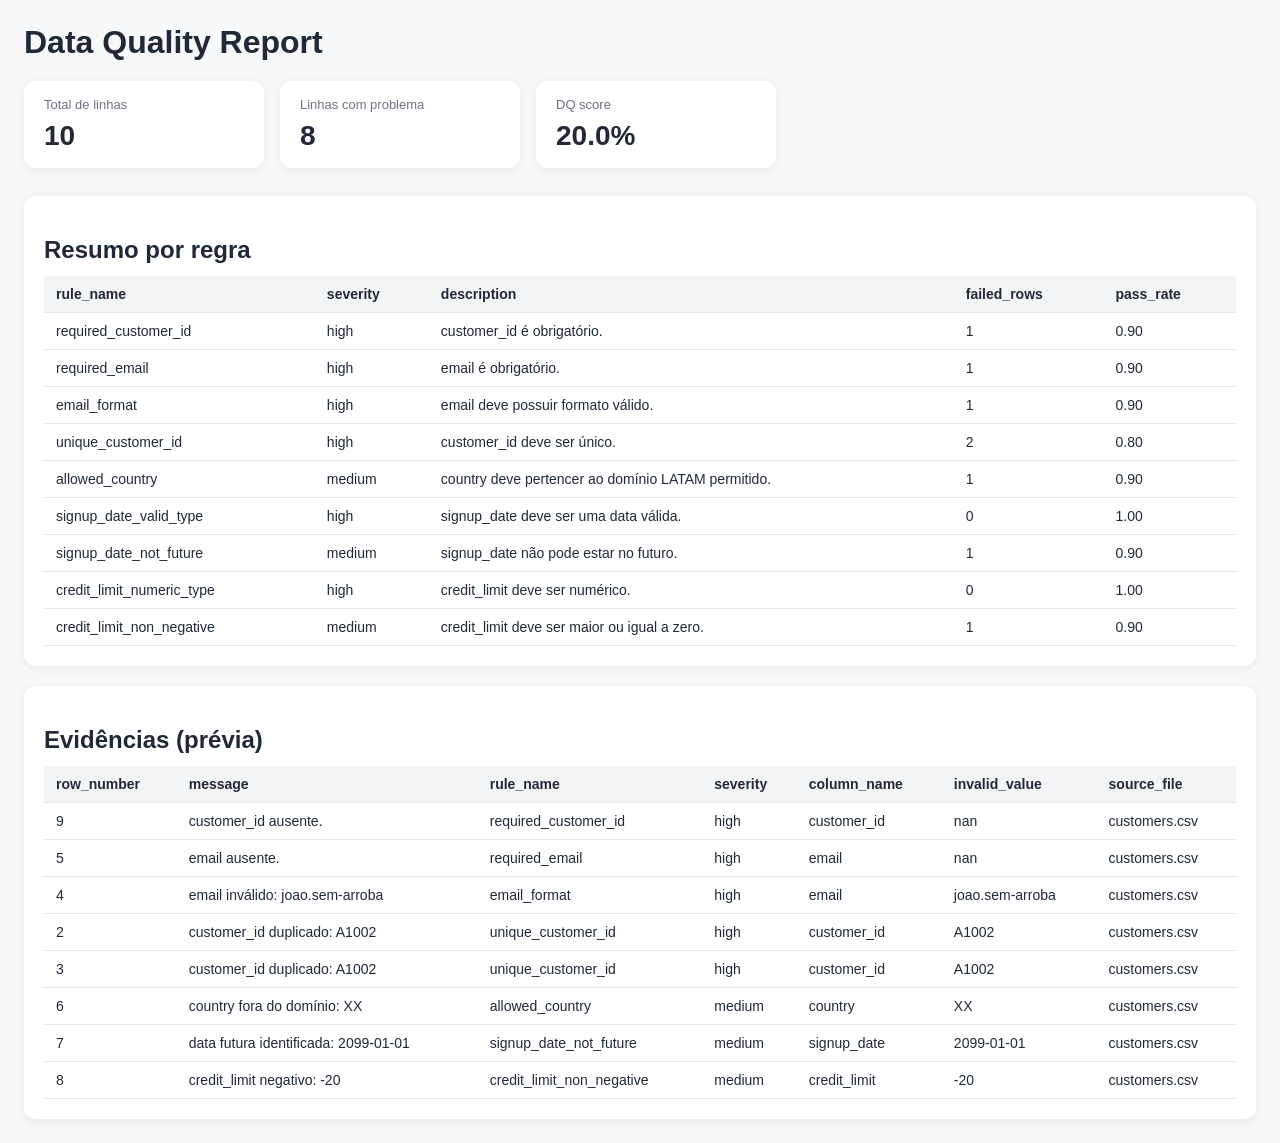
==== public/reports/etl-data-quality/report.html @ fe0f19d0 "Add ETL HTML demo to portfolio" ====
<!DOCTYPE html>
<html lang="pt-BR">
<head>
  <meta charset="UTF-8">
  <title>Data Quality Report</title>
  <style>
    body {
      font-family: Arial, Helvetica, sans-serif;
      margin: 24px;
      background: #f7f8fa;
      color: #1f2937;
    }
    h1, h2 {
      margin-bottom: 12px;
    }
    .metrics {
      display: flex;
      gap: 16px;
      flex-wrap: wrap;
      margin: 20px 0 28px;
    }
    .card {
      background: white;
      border-radius: 12px;
      padding: 16px 20px;
      min-width: 200px;
      box-shadow: 0 2px 10px rgba(0,0,0,0.08);
    }
    .card .label {
      font-size: 13px;
      color: #6b7280;
      margin-bottom: 8px;
    }
    .card .value {
      font-size: 28px;
      font-weight: 700;
    }
    .section {
      background: white;
      border-radius: 12px;
      padding: 20px;
      margin-bottom: 20px;
      box-shadow: 0 2px 10px rgba(0,0,0,0.08);
    }
    table {
      width: 100%;
      border-collapse: collapse;
      font-size: 14px;
    }
    th, td {
      padding: 10px 12px;
      border-bottom: 1px solid #e5e7eb;
      text-align: left;
      vertical-align: top;
    }
    th {
      background: #f3f4f6;
      position: sticky;
      top: 0;
    }
    .table-wrap {
      overflow-x: auto;
    }
    .empty {
      color: #6b7280;
      font-style: italic;
    }
  </style>
</head>
<body>
  <h1>Data Quality Report</h1>

  <div class="metrics">
    <div class="card">
      <div class="label">Total de linhas</div>
      <div class="value">10</div>
    </div>
    <div class="card">
      <div class="label">Linhas com problema</div>
      <div class="value">8</div>
    </div>
    <div class="card">
      <div class="label">DQ score</div>
      <div class="value">20.0%</div>
    </div>
  </div>

  <div class="section">
    <h2>Resumo por regra</h2>
    
    <div class="table-wrap">
      <table>
        <thead>
          <tr><th>rule_name</th><th>severity</th><th>description</th><th>failed_rows</th><th>pass_rate</th></tr>
        </thead>
        <tbody>
          <tr><td>required_customer_id</td><td>high</td><td>customer_id é obrigatório.</td><td>1</td><td>0.90</td></tr><tr><td>required_email</td><td>high</td><td>email é obrigatório.</td><td>1</td><td>0.90</td></tr><tr><td>email_format</td><td>high</td><td>email deve possuir formato válido.</td><td>1</td><td>0.90</td></tr><tr><td>unique_customer_id</td><td>high</td><td>customer_id deve ser único.</td><td>2</td><td>0.80</td></tr><tr><td>allowed_country</td><td>medium</td><td>country deve pertencer ao domínio LATAM permitido.</td><td>1</td><td>0.90</td></tr><tr><td>signup_date_valid_type</td><td>high</td><td>signup_date deve ser uma data válida.</td><td>0</td><td>1.00</td></tr><tr><td>signup_date_not_future</td><td>medium</td><td>signup_date não pode estar no futuro.</td><td>1</td><td>0.90</td></tr><tr><td>credit_limit_numeric_type</td><td>high</td><td>credit_limit deve ser numérico.</td><td>0</td><td>1.00</td></tr><tr><td>credit_limit_non_negative</td><td>medium</td><td>credit_limit deve ser maior ou igual a zero.</td><td>1</td><td>0.90</td></tr>
        </tbody>
      </table>
    </div>
    
  </div>

  <div class="section">
    <h2>Evidências (prévia)</h2>
    
    <div class="table-wrap">
      <table>
        <thead>
          <tr><th>row_number</th><th>message</th><th>rule_name</th><th>severity</th><th>column_name</th><th>invalid_value</th><th>source_file</th></tr>
        </thead>
        <tbody>
          <tr><td>9</td><td>customer_id ausente.</td><td>required_customer_id</td><td>high</td><td>customer_id</td><td>nan</td><td>customers.csv</td></tr><tr><td>5</td><td>email ausente.</td><td>required_email</td><td>high</td><td>email</td><td>nan</td><td>customers.csv</td></tr><tr><td>4</td><td>email inválido: joao.sem-arroba</td><td>email_format</td><td>high</td><td>email</td><td>joao.sem-arroba</td><td>customers.csv</td></tr><tr><td>2</td><td>customer_id duplicado: A1002</td><td>unique_customer_id</td><td>high</td><td>customer_id</td><td>A1002</td><td>customers.csv</td></tr><tr><td>3</td><td>customer_id duplicado: A1002</td><td>unique_customer_id</td><td>high</td><td>customer_id</td><td>A1002</td><td>customers.csv</td></tr><tr><td>6</td><td>country fora do domínio: XX</td><td>allowed_country</td><td>medium</td><td>country</td><td>XX</td><td>customers.csv</td></tr><tr><td>7</td><td>data futura identificada: 2099-01-01</td><td>signup_date_not_future</td><td>medium</td><td>signup_date</td><td>2099-01-01</td><td>customers.csv</td></tr><tr><td>8</td><td>credit_limit negativo: -20</td><td>credit_limit_non_negative</td><td>medium</td><td>credit_limit</td><td>-20</td><td>customers.csv</td></tr>
        </tbody>
      </table>
    </div>
    
  </div>
</body>
</html>
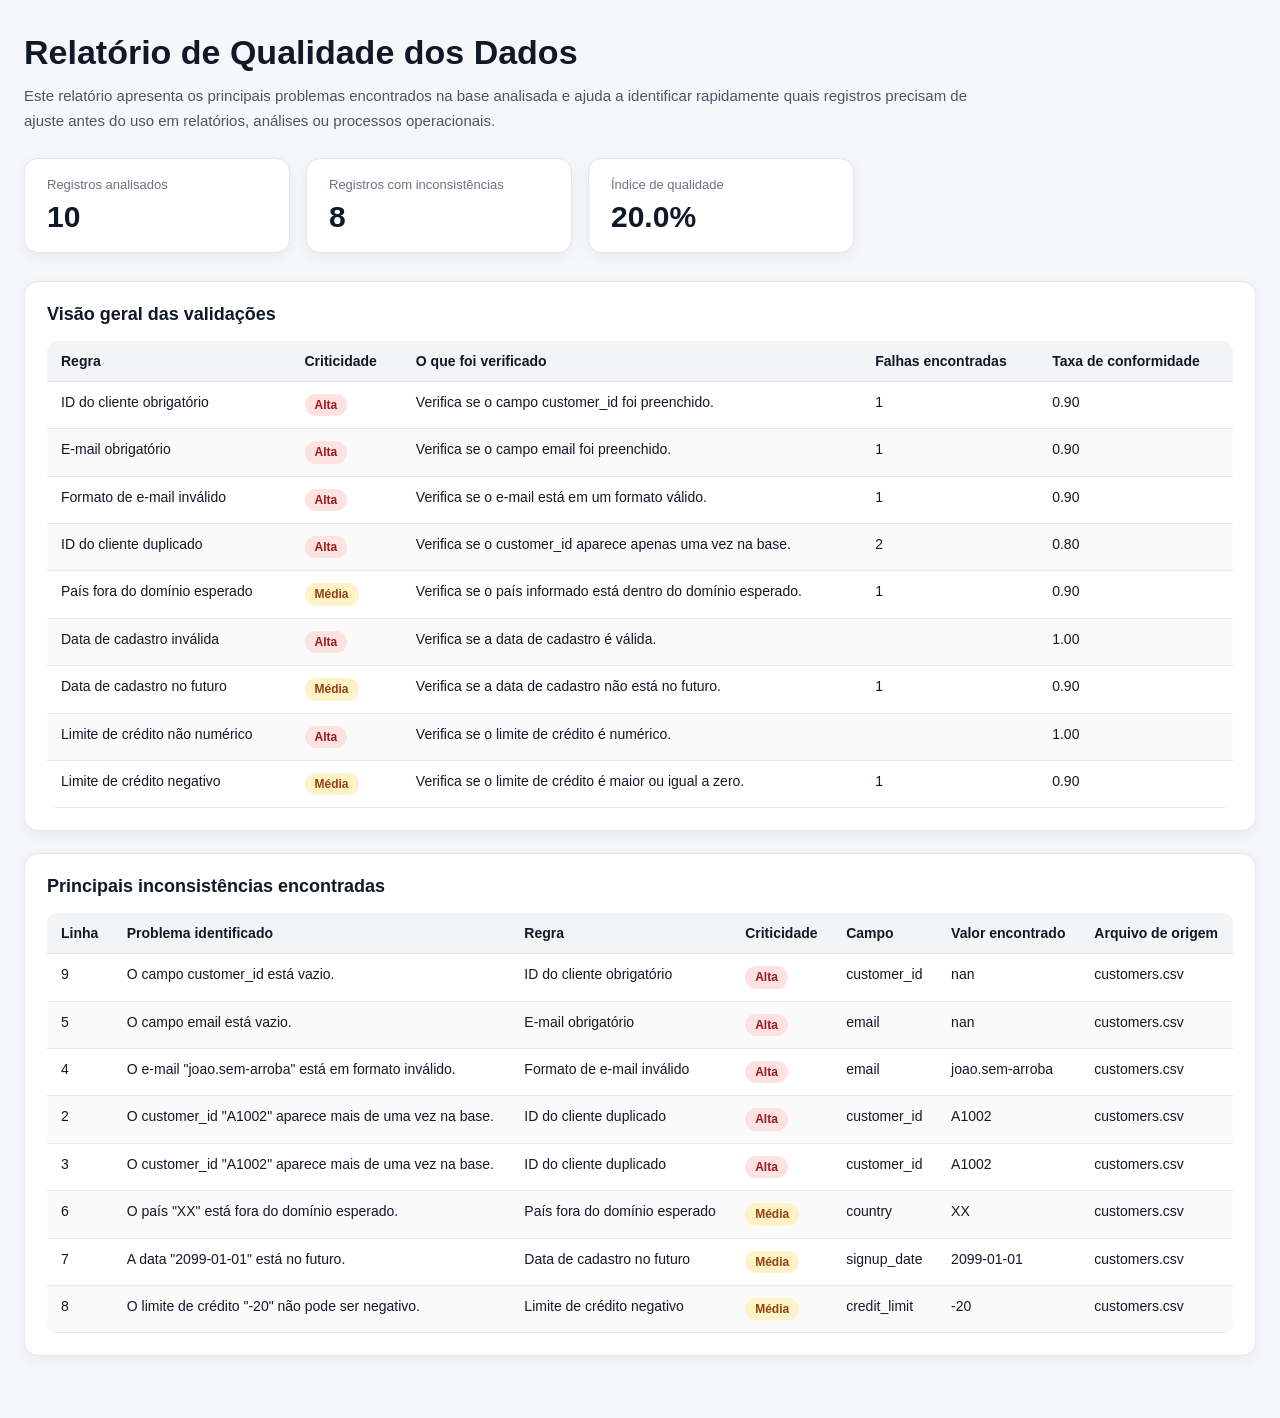
==== commit 7b283722: "Update ETL HTML demo and preview" ====
--- a/public/reports/etl-data-quality/report.html
+++ b/public/reports/etl-data-quality/report.html
@@ -2,16 +2,34 @@
 <html lang="pt-BR">
 <head>
   <meta charset="UTF-8">
-  <title>Data Quality Report</title>
+  <title>Relatório de Qualidade dos Dados</title>
   <style>
     body {
       font-family: Arial, Helvetica, sans-serif;
-      margin: 24px;
-      background: #f7f8fa;
-      color: #1f2937;
+      margin: 0;
+      padding: 32px 24px 40px;
+      background: #f5f7fb;
+      color: #111827;
     }
-    h1, h2 {
-      margin-bottom: 12px;
+    .container {
+      max-width: 1400px;
+      margin: 0 auto;
+    }
+    h1 {
+      margin: 0 0 10px;
+      font-size: 34px;
+      line-height: 1.2;
+    }
+    h2 {
+      margin: 0 0 16px;
+      font-size: 18px;
+    }
+    .intro {
+      color: #4b5563;
+      max-width: 950px;
+      line-height: 1.7;
+      margin: 0 0 24px;
+      font-size: 15px;
     }
     .metrics {
       display: flex;
@@ -20,11 +38,12 @@
       margin: 20px 0 28px;
     }
     .card {
-      background: white;
-      border-radius: 12px;
-      padding: 16px 20px;
-      min-width: 200px;
-      box-shadow: 0 2px 10px rgba(0,0,0,0.08);
+      background: #ffffff;
+      border-radius: 14px;
+      padding: 18px 22px;
+      min-width: 220px;
+      border: 1px solid #e5e7eb;
+      box-shadow: 0 4px 14px rgba(15, 23, 42, 0.06);
     }
     .card .label {
       font-size: 13px;
@@ -32,15 +51,17 @@
       margin-bottom: 8px;
     }
     .card .value {
-      font-size: 28px;
+      font-size: 30px;
       font-weight: 700;
+      color: #111827;
     }
     .section {
-      background: white;
-      border-radius: 12px;
-      padding: 20px;
-      margin-bottom: 20px;
-      box-shadow: 0 2px 10px rgba(0,0,0,0.08);
+      background: #ffffff;
+      border-radius: 14px;
+      padding: 22px;
+      margin-bottom: 22px;
+      border: 1px solid #e5e7eb;
+      box-shadow: 0 4px 14px rgba(15, 23, 42, 0.06);
     }
     table {
       width: 100%;
@@ -48,73 +69,120 @@
       font-size: 14px;
     }
     th, td {
-      padding: 10px 12px;
+      padding: 12px 14px;
       border-bottom: 1px solid #e5e7eb;
       text-align: left;
       vertical-align: top;
     }
     th {
       background: #f3f4f6;
+      color: #111827;
+      font-weight: 600;
       position: sticky;
       top: 0;
+      z-index: 1;
+    }
+    tbody tr:nth-child(even) {
+      background: #fafafa;
+    }
+    tbody tr:hover {
+      background: #f9fafb;
     }
     .table-wrap {
       overflow-x: auto;
+      border-radius: 10px;
     }
     .empty {
       color: #6b7280;
       font-style: italic;
     }
+    .badge {
+      display: inline-block;
+      padding: 4px 10px;
+      border-radius: 999px;
+      font-size: 12px;
+      font-weight: 600;
+      line-height: 1.2;
+      white-space: nowrap;
+    }
+    .badge-alta {
+      background: #fee2e2;
+      color: #991b1b;
+    }
+    .badge-media {
+      background: #fef3c7;
+      color: #92400e;
+    }
+    .badge-baixa {
+      background: #dcfce7;
+      color: #166534;
+    }
+    .score-good {
+      color: #166534;
+    }
+    .score-medium {
+      color: #92400e;
+    }
+    .score-bad {
+      color: #991b1b;
+    }
   </style>
 </head>
 <body>
-  <h1>Data Quality Report</h1>
+  <div class="container">
+    <h1>Relatório de Qualidade dos Dados</h1>
+    <p class="intro">
+      Este relatório apresenta os principais problemas encontrados na base analisada
+      e ajuda a identificar rapidamente quais registros precisam de ajuste antes do uso
+      em relatórios, análises ou processos operacionais.
+    </p>
 
-  <div class="metrics">
-    <div class="card">
-      <div class="label">Total de linhas</div>
-      <div class="value">10</div>
+    <div class="metrics">
+      <div class="card">
+        <div class="label">Registros analisados</div>
+        <div class="value">10</div>
+      </div>
+      <div class="card">
+        <div class="label">Registros com inconsistências</div>
+        <div class="value">8</div>
+      </div>
+      <div class="card">
+        <div class="label">Índice de qualidade</div>
+        <div class="value score-bad">20.0%</div>
+      </div>
     </div>
-    <div class="card">
-      <div class="label">Linhas com problema</div>
-      <div class="value">8</div>
-    </div>
-    <div class="card">
-      <div class="label">DQ score</div>
-      <div class="value">20.0%</div>
-    </div>
-  </div>
 
-  <div class="section">
-    <h2>Resumo por regra</h2>
-    
+    <div class="section">
+      <h2>Visão geral das validações</h2>
+      
     <div class="table-wrap">
       <table>
         <thead>
-          <tr><th>rule_name</th><th>severity</th><th>description</th><th>failed_rows</th><th>pass_rate</th></tr>
+          <tr><th>Regra</th><th>Criticidade</th><th>O que foi verificado</th><th>Falhas encontradas</th><th>Taxa de conformidade</th></tr>
         </thead>
         <tbody>
-          <tr><td>required_customer_id</td><td>high</td><td>customer_id é obrigatório.</td><td>1</td><td>0.90</td></tr><tr><td>required_email</td><td>high</td><td>email é obrigatório.</td><td>1</td><td>0.90</td></tr><tr><td>email_format</td><td>high</td><td>email deve possuir formato válido.</td><td>1</td><td>0.90</td></tr><tr><td>unique_customer_id</td><td>high</td><td>customer_id deve ser único.</td><td>2</td><td>0.80</td></tr><tr><td>allowed_country</td><td>medium</td><td>country deve pertencer ao domínio LATAM permitido.</td><td>1</td><td>0.90</td></tr><tr><td>signup_date_valid_type</td><td>high</td><td>signup_date deve ser uma data válida.</td><td>0</td><td>1.00</td></tr><tr><td>signup_date_not_future</td><td>medium</td><td>signup_date não pode estar no futuro.</td><td>1</td><td>0.90</td></tr><tr><td>credit_limit_numeric_type</td><td>high</td><td>credit_limit deve ser numérico.</td><td>0</td><td>1.00</td></tr><tr><td>credit_limit_non_negative</td><td>medium</td><td>credit_limit deve ser maior ou igual a zero.</td><td>1</td><td>0.90</td></tr>
+          <tr><td>ID do cliente obrigatório</td><td><span class="badge badge-alta">Alta</span></td><td>Verifica se o campo customer_id foi preenchido.</td><td>1</td><td>0.90</td></tr><tr><td>E-mail obrigatório</td><td><span class="badge badge-alta">Alta</span></td><td>Verifica se o campo email foi preenchido.</td><td>1</td><td>0.90</td></tr><tr><td>Formato de e-mail inválido</td><td><span class="badge badge-alta">Alta</span></td><td>Verifica se o e-mail está em um formato válido.</td><td>1</td><td>0.90</td></tr><tr><td>ID do cliente duplicado</td><td><span class="badge badge-alta">Alta</span></td><td>Verifica se o customer_id aparece apenas uma vez na base.</td><td>2</td><td>0.80</td></tr><tr><td>País fora do domínio esperado</td><td><span class="badge badge-media">Média</span></td><td>Verifica se o país informado está dentro do domínio esperado.</td><td>1</td><td>0.90</td></tr><tr><td>Data de cadastro inválida</td><td><span class="badge badge-alta">Alta</span></td><td>Verifica se a data de cadastro é válida.</td><td></td><td>1.00</td></tr><tr><td>Data de cadastro no futuro</td><td><span class="badge badge-media">Média</span></td><td>Verifica se a data de cadastro não está no futuro.</td><td>1</td><td>0.90</td></tr><tr><td>Limite de crédito não numérico</td><td><span class="badge badge-alta">Alta</span></td><td>Verifica se o limite de crédito é numérico.</td><td></td><td>1.00</td></tr><tr><td>Limite de crédito negativo</td><td><span class="badge badge-media">Média</span></td><td>Verifica se o limite de crédito é maior ou igual a zero.</td><td>1</td><td>0.90</td></tr>
         </tbody>
       </table>
     </div>
     
-  </div>
+    </div>
 
-  <div class="section">
-    <h2>Evidências (prévia)</h2>
-    
+    <div class="section">
+      <h2>Principais inconsistências encontradas</h2>
+      
     <div class="table-wrap">
       <table>
         <thead>
-          <tr><th>row_number</th><th>message</th><th>rule_name</th><th>severity</th><th>column_name</th><th>invalid_value</th><th>source_file</th></tr>
+          <tr><th>Linha</th><th>Problema identificado</th><th>Regra</th><th>Criticidade</th><th>Campo</th><th>Valor encontrado</th><th>Arquivo de origem</th></tr>
         </thead>
         <tbody>
-          <tr><td>9</td><td>customer_id ausente.</td><td>required_customer_id</td><td>high</td><td>customer_id</td><td>nan</td><td>customers.csv</td></tr><tr><td>5</td><td>email ausente.</td><td>required_email</td><td>high</td><td>email</td><td>nan</td><td>customers.csv</td></tr><tr><td>4</td><td>email inválido: joao.sem-arroba</td><td>email_format</td><td>high</td><td>email</td><td>joao.sem-arroba</td><td>customers.csv</td></tr><tr><td>2</td><td>customer_id duplicado: A1002</td><td>unique_customer_id</td><td>high</td><td>customer_id</td><td>A1002</td><td>customers.csv</td></tr><tr><td>3</td><td>customer_id duplicado: A1002</td><td>unique_customer_id</td><td>high</td><td>customer_id</td><td>A1002</td><td>customers.csv</td></tr><tr><td>6</td><td>country fora do domínio: XX</td><td>allowed_country</td><td>medium</td><td>country</td><td>XX</td><td>customers.csv</td></tr><tr><td>7</td><td>data futura identificada: 2099-01-01</td><td>signup_date_not_future</td><td>medium</td><td>signup_date</td><td>2099-01-01</td><td>customers.csv</td></tr><tr><td>8</td><td>credit_limit negativo: -20</td><td>credit_limit_non_negative</td><td>medium</td><td>credit_limit</td><td>-20</td><td>customers.csv</td></tr>
+          <tr><td>9</td><td>O campo customer_id está vazio.</td><td>ID do cliente obrigatório</td><td><span class="badge badge-alta">Alta</span></td><td>customer_id</td><td>nan</td><td>customers.csv</td></tr><tr><td>5</td><td>O campo email está vazio.</td><td>E-mail obrigatório</td><td><span class="badge badge-alta">Alta</span></td><td>email</td><td>nan</td><td>customers.csv</td></tr><tr><td>4</td><td>O e-mail &quot;joao.sem-arroba&quot; está em formato inválido.</td><td>Formato de e-mail inválido</td><td><span class="badge badge-alta">Alta</span></td><td>email</td><td>joao.sem-arroba</td><td>customers.csv</td></tr><tr><td>2</td><td>O customer_id &quot;A1002&quot; aparece mais de uma vez na base.</td><td>ID do cliente duplicado</td><td><span class="badge badge-alta">Alta</span></td><td>customer_id</td><td>A1002</td><td>customers.csv</td></tr><tr><td>3</td><td>O customer_id &quot;A1002&quot; aparece mais de uma vez na base.</td><td>ID do cliente duplicado</td><td><span class="badge badge-alta">Alta</span></td><td>customer_id</td><td>A1002</td><td>customers.csv</td></tr><tr><td>6</td><td>O país &quot;XX&quot; está fora do domínio esperado.</td><td>País fora do domínio esperado</td><td><span class="badge badge-media">Média</span></td><td>country</td><td>XX</td><td>customers.csv</td></tr><tr><td>7</td><td>A data &quot;2099-01-01&quot; está no futuro.</td><td>Data de cadastro no futuro</td><td><span class="badge badge-media">Média</span></td><td>signup_date</td><td>2099-01-01</td><td>customers.csv</td></tr><tr><td>8</td><td>O limite de crédito &quot;-20&quot; não pode ser negativo.</td><td>Limite de crédito negativo</td><td><span class="badge badge-media">Média</span></td><td>credit_limit</td><td>-20</td><td>customers.csv</td></tr>
         </tbody>
       </table>
     </div>
     
+    </div>
   </div>
 </body>
 </html>
